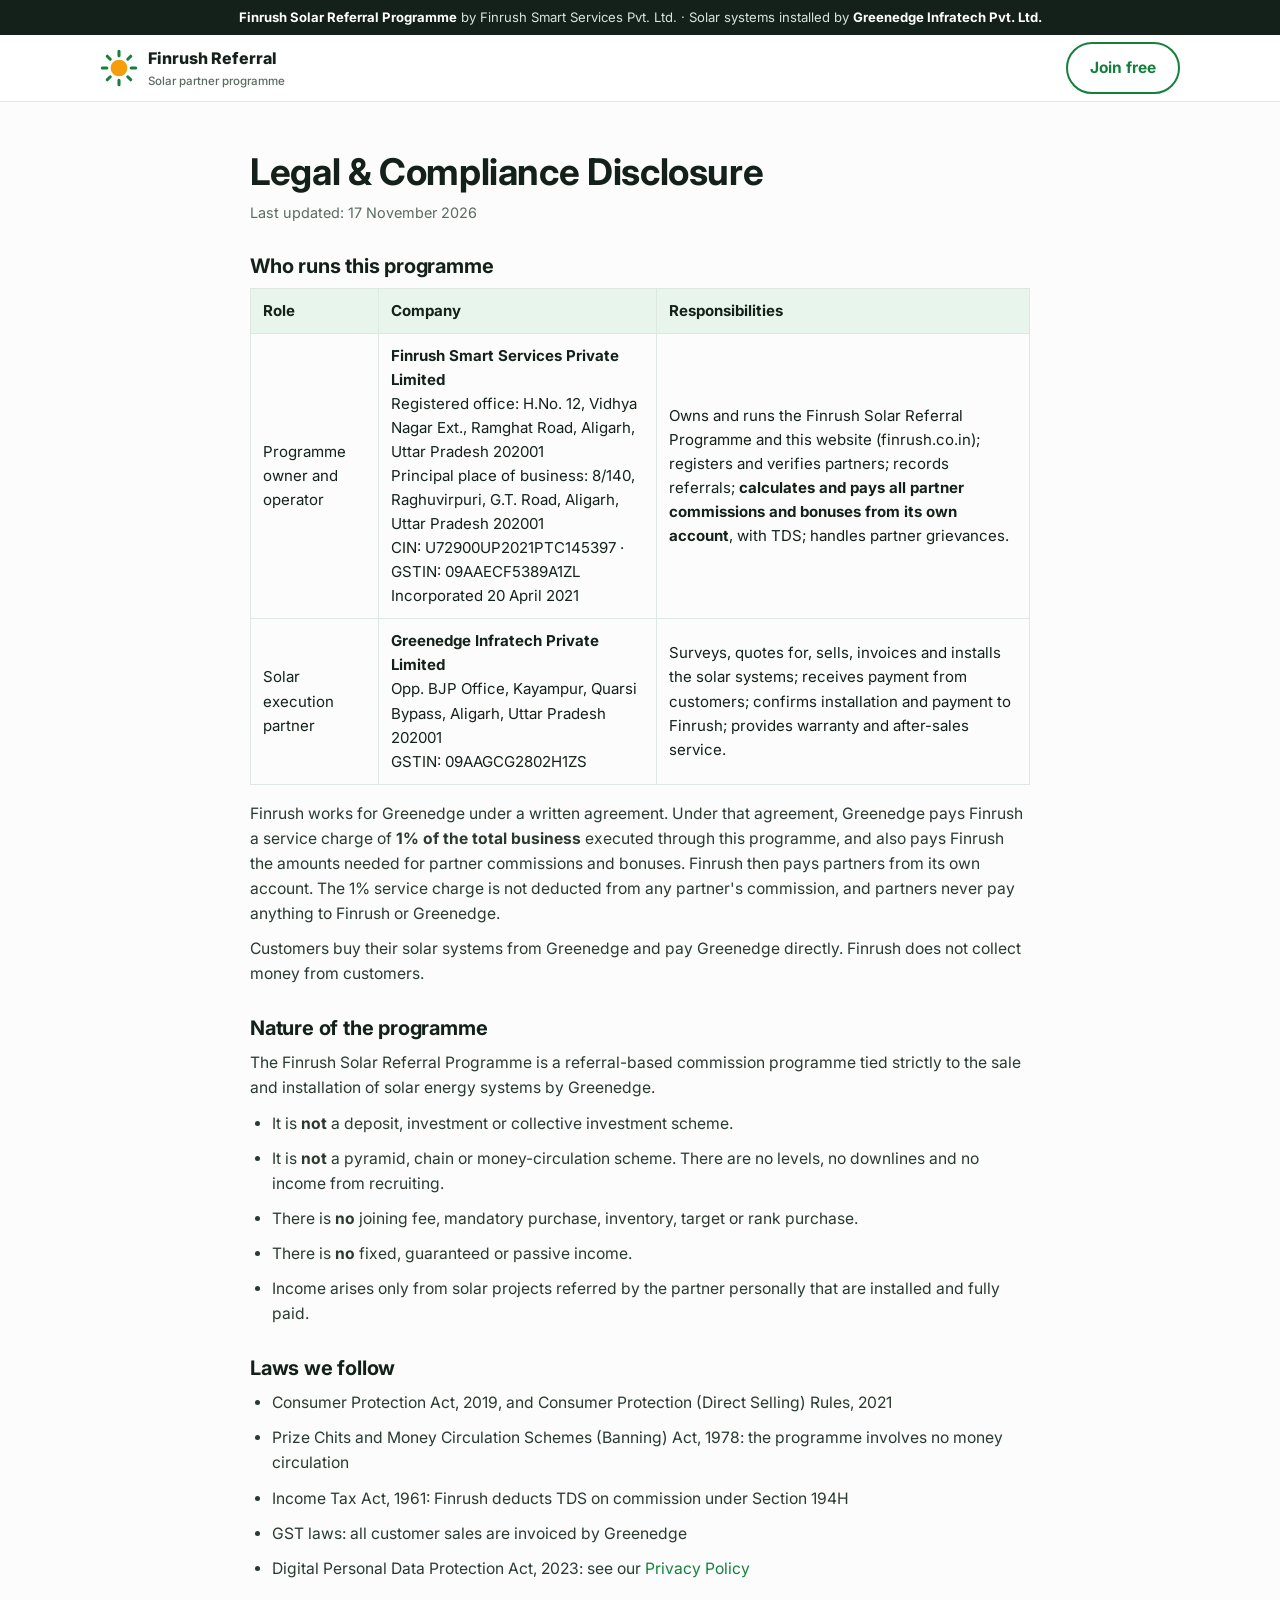
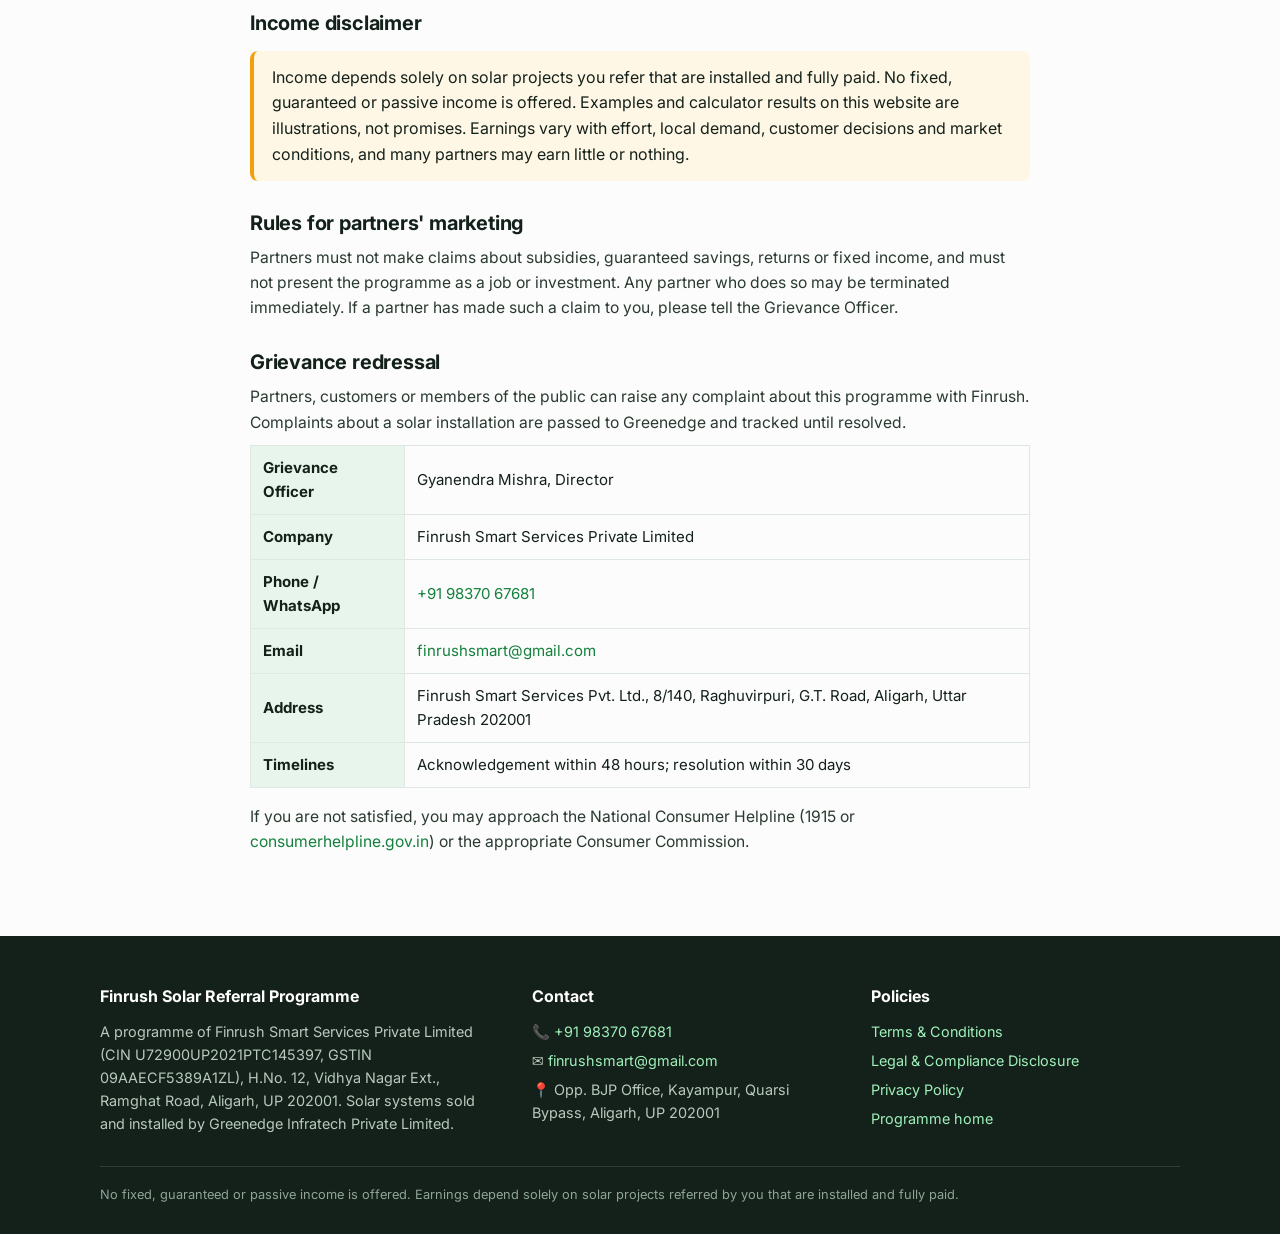
==== disclosure.html @ 640462f0 "Finrush Solar Referral Programme: landing page, legal pages, form handler Co-Authored-By: Claude Opu" ====
<!DOCTYPE html>
<html lang="en"><head><meta charset="utf-8"><meta name="viewport" content="width=device-width,initial-scale=1">
<title>Legal &amp; Compliance Disclosure | Finrush Solar Referral Programme</title>
<meta name="robots" content="noindex, nofollow"><!-- PREVIEW: remove when approved -->
<meta name="theme-color" content="#15803d">
<link href="https://fonts.googleapis.com/css2?family=Inter:wght@400;600;700;800&display=swap" rel="stylesheet">
<link rel="stylesheet" href="style.css"></head><body>
<div class="opbar"><strong>Finrush Solar Referral Programme</strong> by Finrush Smart Services Pvt. Ltd. · Solar systems installed by <strong>Greenedge Infratech Pvt. Ltd.</strong></div>
<header class="site"><div class="wrap"><a class="brand" href="index.html" style="text-decoration:none"><svg width="38" height="38" viewBox="0 0 100 100" aria-hidden="true"><circle cx="50" cy="50" r="22" fill="#f59e0b"/><g stroke="#15803d" stroke-width="8" stroke-linecap="round"><path d="M50 6v12M50 82v12M6 50h12M82 50h12M19 19l8 8M73 73l8 8M19 81l8-8M73 27l8-8"/></g></svg><span>Finrush Referral<small>Solar partner programme</small></span></a>
<a class="btn btn-o" href="index.html#join">Join free</a></div></header>
<main class="doc">
<h1>Legal &amp; Compliance Disclosure</h1>
<p class="meta">Last updated: 17 November 2026</p>

<h2>Who runs this programme</h2>
<table>
<tr><th>Role</th><th>Company</th><th>Responsibilities</th></tr>
<tr><td>Programme owner and operator</td><td><strong>Finrush Smart Services Private Limited</strong><br>Registered office: H.No. 12, Vidhya Nagar Ext., Ramghat Road, Aligarh, Uttar Pradesh 202001<br>Principal place of business: 8/140, Raghuvirpuri, G.T. Road, Aligarh, Uttar Pradesh 202001<br>CIN: U72900UP2021PTC145397 · GSTIN: 09AAECF5389A1ZL<br>Incorporated 20 April 2021</td><td>Owns and runs the Finrush Solar Referral Programme and this website (finrush.co.in); registers and verifies partners; records referrals; <strong>calculates and pays all partner commissions and bonuses from its own account</strong>, with TDS; handles partner grievances.</td></tr>
<tr><td>Solar execution partner</td><td><strong>Greenedge Infratech Private Limited</strong><br>Opp. BJP Office, Kayampur, Quarsi Bypass, Aligarh, Uttar Pradesh 202001<br>GSTIN: 09AAGCG2802H1ZS</td><td>Surveys, quotes for, sells, invoices and installs the solar systems; receives payment from customers; confirms installation and payment to Finrush; provides warranty and after-sales service.</td></tr>
</table>
<p>Finrush works for Greenedge under a written agreement. Under that agreement, Greenedge pays Finrush a service charge of <strong>1% of the total business</strong> executed through this programme, and also pays Finrush the amounts needed for partner commissions and bonuses. Finrush then pays partners from its own account. The 1% service charge is not deducted from any partner's commission, and partners never pay anything to Finrush or Greenedge.</p>
<p>Customers buy their solar systems from Greenedge and pay Greenedge directly. Finrush does not collect money from customers.</p>

<h2>Nature of the programme</h2>
<p>The Finrush Solar Referral Programme is a referral-based commission programme tied strictly to the sale and installation of solar energy systems by Greenedge.</p>
<ul>
<li>It is <strong>not</strong> a deposit, investment or collective investment scheme.</li>
<li>It is <strong>not</strong> a pyramid, chain or money-circulation scheme. There are no levels, no downlines and no income from recruiting.</li>
<li>There is <strong>no</strong> joining fee, mandatory purchase, inventory, target or rank purchase.</li>
<li>There is <strong>no</strong> fixed, guaranteed or passive income.</li>
<li>Income arises only from solar projects referred by the partner personally that are installed and fully paid.</li>
</ul>

<h2>Laws we follow</h2>
<ul>
<li>Consumer Protection Act, 2019, and Consumer Protection (Direct Selling) Rules, 2021</li>
<li>Prize Chits and Money Circulation Schemes (Banning) Act, 1978: the programme involves no money circulation</li>
<li>Income Tax Act, 1961: Finrush deducts TDS on commission under Section 194H</li>
<li>GST laws: all customer sales are invoiced by Greenedge</li>
<li>Digital Personal Data Protection Act, 2023: see our <a href="privacy.html">Privacy Policy</a></li>
</ul>

<h2>Income disclaimer</h2>
<div class="box">Income depends solely on solar projects you refer that are installed and fully paid. No fixed, guaranteed or passive income is offered. Examples and calculator results on this website are illustrations, not promises. Earnings vary with effort, local demand, customer decisions and market conditions, and many partners may earn little or nothing.</div>

<h2>Rules for partners' marketing</h2>
<p>Partners must not make claims about subsidies, guaranteed savings, returns or fixed income, and must not present the programme as a job or investment. Any partner who does so may be terminated immediately. If a partner has made such a claim to you, please tell the Grievance Officer.</p>

<h2 id="grievance">Grievance redressal</h2>
<p>Partners, customers or members of the public can raise any complaint about this programme with Finrush. Complaints about a solar installation are passed to Greenedge and tracked until resolved.</p>
<table>
<tr><th>Grievance Officer</th><td>Gyanendra Mishra, Director</td></tr>
<tr><th>Company</th><td>Finrush Smart Services Private Limited</td></tr>
<tr><th>Phone / WhatsApp</th><td><a href="tel:+919837067681">+91 98370 67681</a></td></tr>
<tr><th>Email</th><td><a href="mailto:finrushsmart@gmail.com">finrushsmart@gmail.com</a></td></tr>
<tr><th>Address</th><td>Finrush Smart Services Pvt. Ltd., 8/140, Raghuvirpuri, G.T. Road, Aligarh, Uttar Pradesh 202001</td></tr>
<tr><th>Timelines</th><td>Acknowledgement within 48 hours; resolution within 30 days</td></tr>
</table>
<p>If you are not satisfied, you may approach the National Consumer Helpline (1915 or <a href="https://consumerhelpline.gov.in" target="_blank" rel="noopener">consumerhelpline.gov.in</a>) or the appropriate Consumer Commission.</p>
</main>
<footer class="site"><div class="wrap"><div class="cols">
<div><h4>Finrush Solar Referral Programme</h4><p>A programme of Finrush Smart Services Private Limited (CIN U72900UP2021PTC145397, GSTIN 09AAECF5389A1ZL), H.No. 12, Vidhya Nagar Ext., Ramghat Road, Aligarh, UP 202001. Solar systems sold and installed by Greenedge Infratech Private Limited.</p></div>
<div><h4>Contact</h4><ul><li>📞 <a href="tel:+919837067681">+91 98370 67681</a></li><li>✉️ <a href="mailto:finrushsmart@gmail.com">finrushsmart@gmail.com</a></li><li>📍 Opp. BJP Office, Kayampur, Quarsi Bypass, Aligarh, UP 202001</li></ul></div>
<div><h4>Policies</h4><ul><li><a href="terms.html">Terms &amp; Conditions</a></li><li><a href="disclosure.html">Legal &amp; Compliance Disclosure</a></li><li><a href="privacy.html">Privacy Policy</a></li><li><a href="index.html">Programme home</a></li></ul></div>
</div><div class="legal">No fixed, guaranteed or passive income is offered. Earnings depend solely on solar projects referred by you that are installed and fully paid.</div></div></footer>
</body></html>
---- style.css ----
:root{
  --green:#15803d;--green-d:#0f5f2d;--green-l:#e8f5ec;--sun:#f59e0b;--sun-l:#fff7e6;
  --ink:#14211a;--muted:#5a6b61;--line:#dfe7e2;--bg:#fbfcfb;--white:#fff;
  --r:14px;--shadow:0 6px 24px rgba(15,95,45,.08);
}
*{box-sizing:border-box;margin:0;padding:0}
html{scroll-behavior:smooth}
body{font-family:"Inter",system-ui,-apple-system,"Segoe UI",Roboto,"Noto Sans Devanagari",sans-serif;color:var(--ink);background:var(--bg);line-height:1.6;font-size:16px}
a{color:var(--green);text-decoration:none}
a:hover{text-decoration:underline}
img{max-width:100%;display:block}
.wrap{max-width:1120px;margin:0 auto;padding:0 20px}
h1,h2,h3{line-height:1.2;letter-spacing:-.01em}
h2{font-size:clamp(1.6rem,3vw,2.2rem);margin-bottom:.5rem}
.lead{color:var(--muted);font-size:1.08rem;max-width:680px}
.hi{font-family:"Noto Sans Devanagari",sans-serif}
section{padding:72px 0}
.eyebrow{display:inline-block;font-size:.8rem;font-weight:700;letter-spacing:.08em;text-transform:uppercase;color:var(--green);margin-bottom:.6rem}

/* operator bar */
.opbar{background:var(--ink);color:#d8e4dc;font-size:.82rem;padding:7px 0;text-align:center}
.opbar strong{color:#fff}

/* header */
header.site{position:sticky;top:0;z-index:50;background:rgba(255,255,255,.95);backdrop-filter:blur(6px);border-bottom:1px solid var(--line)}
header.site .wrap{display:flex;align-items:center;justify-content:space-between;height:66px;gap:16px}
.brand{display:flex;align-items:center;gap:10px;font-weight:800;color:var(--ink)}
.brand img{height:38px;width:auto}
.brand small{display:block;font-weight:500;font-size:.72rem;color:var(--muted)}
nav.main{display:flex;gap:22px;font-size:.93rem}
nav.main a{color:var(--ink)}
.btn{display:inline-flex;align-items:center;justify-content:center;gap:8px;padding:12px 22px;border-radius:999px;font-weight:700;font-size:.97rem;border:2px solid transparent;cursor:pointer;transition:.15s;text-decoration:none!important}
.btn-p{background:var(--green);color:#fff}
.btn-p:hover{background:var(--green-d)}
.btn-o{border-color:var(--green);color:var(--green);background:#fff}
.btn-o:hover{background:var(--green-l)}
.btn-s{background:var(--sun);color:#1f1300}
.btn-s:hover{filter:brightness(.95)}
@media(max-width:860px){nav.main{display:none}}

/* hero */
.hero{background:radial-gradient(1200px 500px at 85% -10%,#fff2cc 0%,transparent 60%),linear-gradient(180deg,#f2faf4,#fbfcfb);padding:64px 0 56px}
.hero .wrap{display:grid;grid-template-columns:1.15fr .85fr;gap:48px;align-items:center}
.hero h1{font-size:clamp(2rem,4.6vw,3.2rem);margin:.4rem 0 1rem}
.hero h1 span{color:var(--green)}
.hero .hi{font-size:1.15rem;color:var(--green-d);font-weight:600;margin-bottom:.8rem}
.hero .ctas{display:flex;gap:12px;flex-wrap:wrap;margin:1.6rem 0 1.4rem}
.ticks{display:flex;flex-wrap:wrap;gap:8px 18px;font-size:.92rem;color:var(--muted)}
.ticks span::before{content:"✓";color:var(--green);font-weight:800;margin-right:6px}
.hero-card{background:#fff;border:1px solid var(--line);border-radius:20px;padding:26px;box-shadow:var(--shadow)}
.hero-card h3{font-size:1rem;color:var(--muted);font-weight:600;margin-bottom:14px}
.ex-row{display:flex;justify-content:space-between;align-items:baseline;padding:12px 0;border-bottom:1px dashed var(--line)}
.ex-row:last-of-type{border:0}
.ex-row b{font-size:1.35rem;color:var(--green)}
.ex-note{font-size:.78rem;color:var(--muted);margin-top:10px}
@media(max-width:860px){.hero .wrap{grid-template-columns:1fr}}

/* steps */
.steps{display:grid;grid-template-columns:repeat(4,1fr);gap:18px;margin-top:34px;counter-reset:s}
.step{background:#fff;border:1px solid var(--line);border-radius:var(--r);padding:22px;position:relative}
.step::before{counter-increment:s;content:counter(s);display:grid;place-items:center;width:38px;height:38px;border-radius:50%;background:var(--green-l);color:var(--green);font-weight:800;margin-bottom:12px}
.step h3{font-size:1.05rem;margin-bottom:6px}
.step p{font-size:.92rem;color:var(--muted)}
@media(max-width:860px){.steps{grid-template-columns:1fr 1fr}}
@media(max-width:520px){.steps{grid-template-columns:1fr}}
.callout{margin-top:22px;background:var(--sun-l);border-left:4px solid var(--sun);padding:14px 18px;border-radius:8px;font-size:.95rem}

/* commission */
.alt{background:#fff;border-top:1px solid var(--line);border-bottom:1px solid var(--line)}
.rates{display:grid;grid-template-columns:repeat(3,1fr);gap:18px;margin-top:30px}
.rate{border:1px solid var(--line);border-radius:var(--r);padding:24px;background:var(--bg)}
.rate.feat{border:2px solid var(--green);background:var(--green-l)}
.rate .tag{font-size:.75rem;font-weight:700;color:var(--green);text-transform:uppercase;letter-spacing:.06em}
.rate h3{font-size:1.15rem;margin:6px 0 2px}
.rate .pct{font-size:2.4rem;font-weight:800;color:var(--green);line-height:1.1;margin:10px 0}
.rate .pct small{font-size:.9rem;color:var(--muted);font-weight:600}
.rate p{font-size:.9rem;color:var(--muted)}
@media(max-width:860px){.rates{grid-template-columns:1fr}}
table.slab{width:100%;border-collapse:collapse;margin-top:18px;background:#fff;border-radius:var(--r);overflow:hidden;border:1px solid var(--line)}
table.slab th,table.slab td{padding:13px 16px;text-align:left;border-bottom:1px solid var(--line);font-size:.97rem}
table.slab th{background:var(--green);color:#fff;font-weight:700}
table.slab td:last-child{font-weight:700;color:var(--green-d)}
.small{font-size:.86rem;color:var(--muted)}
ul.notes{margin:14px 0 0 18px;font-size:.9rem;color:var(--muted)}
ul.notes li{margin:4px 0}
.two{display:grid;grid-template-columns:1fr 1fr;gap:40px;margin-top:44px}
@media(max-width:860px){.two{grid-template-columns:1fr}}

/* calculator */
.calc{display:grid;grid-template-columns:1.1fr .9fr;gap:26px;margin-top:30px}
.calc-in,.calc-out{background:#fff;border:1px solid var(--line);border-radius:var(--r);padding:24px}
.calc-out{background:var(--ink);color:#fff;border:0;display:flex;flex-direction:column}
.calc-grid{display:grid;grid-template-columns:1fr 1fr;gap:14px}
.calc-grid .full{grid-column:1/-1}
.calc-grp{grid-column:1/-1;font-weight:700;font-size:.9rem;color:var(--green-d);margin-top:6px;border-bottom:1px solid var(--line);padding-bottom:4px}
label{display:block;font-size:.85rem;font-weight:600;margin-bottom:5px;color:var(--ink)}
input,select,textarea{width:100%;padding:11px 12px;border:1px solid #c9d6ce;border-radius:10px;font:inherit;font-size:.95rem;background:#fff;color:var(--ink)}
input:focus,select:focus,textarea:focus{outline:2px solid var(--green);outline-offset:1px;border-color:var(--green)}
.out-row{display:flex;justify-content:space-between;padding:10px 0;border-bottom:1px solid rgba(255,255,255,.12);font-size:.95rem;color:#cfe0d5}
.out-row b{color:#fff}
.out-total{margin-top:auto;padding-top:18px}
.out-total span{font-size:.85rem;color:#a9c4b2}
.out-total b{display:block;font-size:2.3rem;color:#7ee2a0;line-height:1.15}
.calc-out .small{color:#9fb6a7;margin-top:12px}
@media(max-width:860px){.calc{grid-template-columns:1fr}}

/* support grid */
.grid3{display:grid;grid-template-columns:repeat(3,1fr);gap:16px;margin-top:28px}
.card{background:#fff;border:1px solid var(--line);border-radius:var(--r);padding:20px}
.card .ic{font-size:1.5rem;margin-bottom:8px}
.card h3{font-size:1rem;margin-bottom:4px}
.card p{font-size:.9rem;color:var(--muted)}
@media(max-width:860px){.grid3{grid-template-columns:1fr 1fr}}
@media(max-width:520px){.grid3{grid-template-columns:1fr}}

/* compliance */
.comp{background:var(--green-d);color:#e3f1e7}
.comp h2{color:#fff}
.comp .lead{color:#c3dccb}
.comp-grid{display:grid;grid-template-columns:repeat(4,1fr);gap:14px;margin-top:28px}
.comp-item{background:rgba(255,255,255,.07);border:1px solid rgba(255,255,255,.14);border-radius:12px;padding:18px;font-size:.93rem}
.comp-item b{display:block;color:#fff;margin-bottom:4px;font-size:1rem}
@media(max-width:860px){.comp-grid{grid-template-columns:1fr 1fr}}
.comp a{color:#9ff0bb}

/* operator */
.op-box{display:grid;grid-template-columns:1fr auto 1fr;gap:20px;align-items:stretch;margin-top:28px}
.op-co{background:#fff;border:1px solid var(--line);border-radius:var(--r);padding:22px}
.op-co .tag{font-size:.75rem;font-weight:700;text-transform:uppercase;letter-spacing:.06em;color:var(--green)}
.op-co h3{margin:6px 0}
.op-co ul{margin-left:18px;font-size:.92rem;color:var(--muted)}
.op-arrow{display:grid;place-items:center;font-size:1.6rem;color:var(--green)}
@media(max-width:860px){.op-box{grid-template-columns:1fr}.op-arrow{transform:rotate(90deg)}}

/* FAQ */
.faq{max-width:820px;margin-top:26px}
details{background:#fff;border:1px solid var(--line);border-radius:12px;margin-bottom:10px;padding:0 18px}
summary{cursor:pointer;font-weight:700;padding:16px 0;list-style:none;position:relative;padding-right:28px}
summary::-webkit-details-marker{display:none}
summary::after{content:"+";position:absolute;right:0;top:12px;font-size:1.4rem;color:var(--green)}
details[open] summary::after{content:"–"}
details p{padding:0 0 16px;color:var(--muted);font-size:.95rem}

/* forms */
.tabs{display:flex;gap:8px;margin:26px 0 0;flex-wrap:wrap}
.tab{padding:11px 20px;border-radius:999px;border:2px solid var(--green);background:#fff;color:var(--green);font-weight:700;cursor:pointer;font-size:.95rem}
.tab[aria-selected="true"]{background:var(--green);color:#fff}
.form-card{background:#fff;border:1px solid var(--line);border-radius:18px;padding:28px;margin-top:16px;box-shadow:var(--shadow)}
.fgrid{display:grid;grid-template-columns:1fr 1fr;gap:16px}
.fgrid .full{grid-column:1/-1}
@media(max-width:620px){.fgrid{grid-template-columns:1fr}}
.check{display:flex;gap:10px;align-items:flex-start;font-weight:400;font-size:.88rem;color:var(--muted)}
.check input{width:18px;height:18px;margin-top:3px;flex:none}
.hp{position:absolute;left:-9999px;width:1px;height:1px;overflow:hidden}
.msg{display:none;margin-top:16px;padding:14px 16px;border-radius:10px;font-size:.95rem}
.msg.ok{display:block;background:var(--green-l);color:var(--green-d);border:1px solid #bfe3cb}
.msg.err{display:block;background:#fdecec;color:#8a1c1c;border:1px solid #f3c2c2}
.req{color:#b42318}

/* footer */
footer.site{background:var(--ink);color:#b8c9be;padding:48px 0 28px;font-size:.9rem}
footer.site .cols{display:grid;grid-template-columns:1.3fr 1fr 1fr;gap:30px}
footer.site h4{color:#fff;margin-bottom:10px;font-size:1rem}
footer.site a{color:#9ff0bb}
footer.site ul{list-style:none}
footer.site li{margin:6px 0}
footer.site .legal{border-top:1px solid rgba(255,255,255,.12);margin-top:30px;padding-top:18px;font-size:.8rem;color:#8ea596}
@media(max-width:860px){footer.site .cols{grid-template-columns:1fr}}

.wa{position:fixed;right:18px;bottom:18px;z-index:60;background:#25d366;color:#fff;width:56px;height:56px;border-radius:50%;display:grid;place-items:center;box-shadow:0 6px 18px rgba(0,0,0,.2)}
.wa svg{width:30px;height:30px;fill:#fff}

/* legal pages */
.doc{max-width:820px;margin:0 auto;padding:48px 20px 72px}
.doc h1{font-size:clamp(1.7rem,3.4vw,2.3rem);margin-bottom:.4rem}
.doc .meta{color:var(--muted);font-size:.9rem;margin-bottom:28px}
.doc h2{font-size:1.25rem;margin:30px 0 10px}
.doc p,.doc li{font-size:.98rem;color:#2a3a31;margin-bottom:10px}
.doc ul,.doc ol{margin-left:22px}
.doc table{width:100%;border-collapse:collapse;margin:10px 0 16px}
.doc th,.doc td{border:1px solid var(--line);padding:10px 12px;text-align:left;font-size:.94rem}
.doc th{background:var(--green-l)}
.doc .box{background:var(--sun-l);border-left:4px solid var(--sun);padding:14px 18px;border-radius:8px;margin:16px 0}
.fill{background:#fff3c4;padding:0 4px;border-radius:4px}
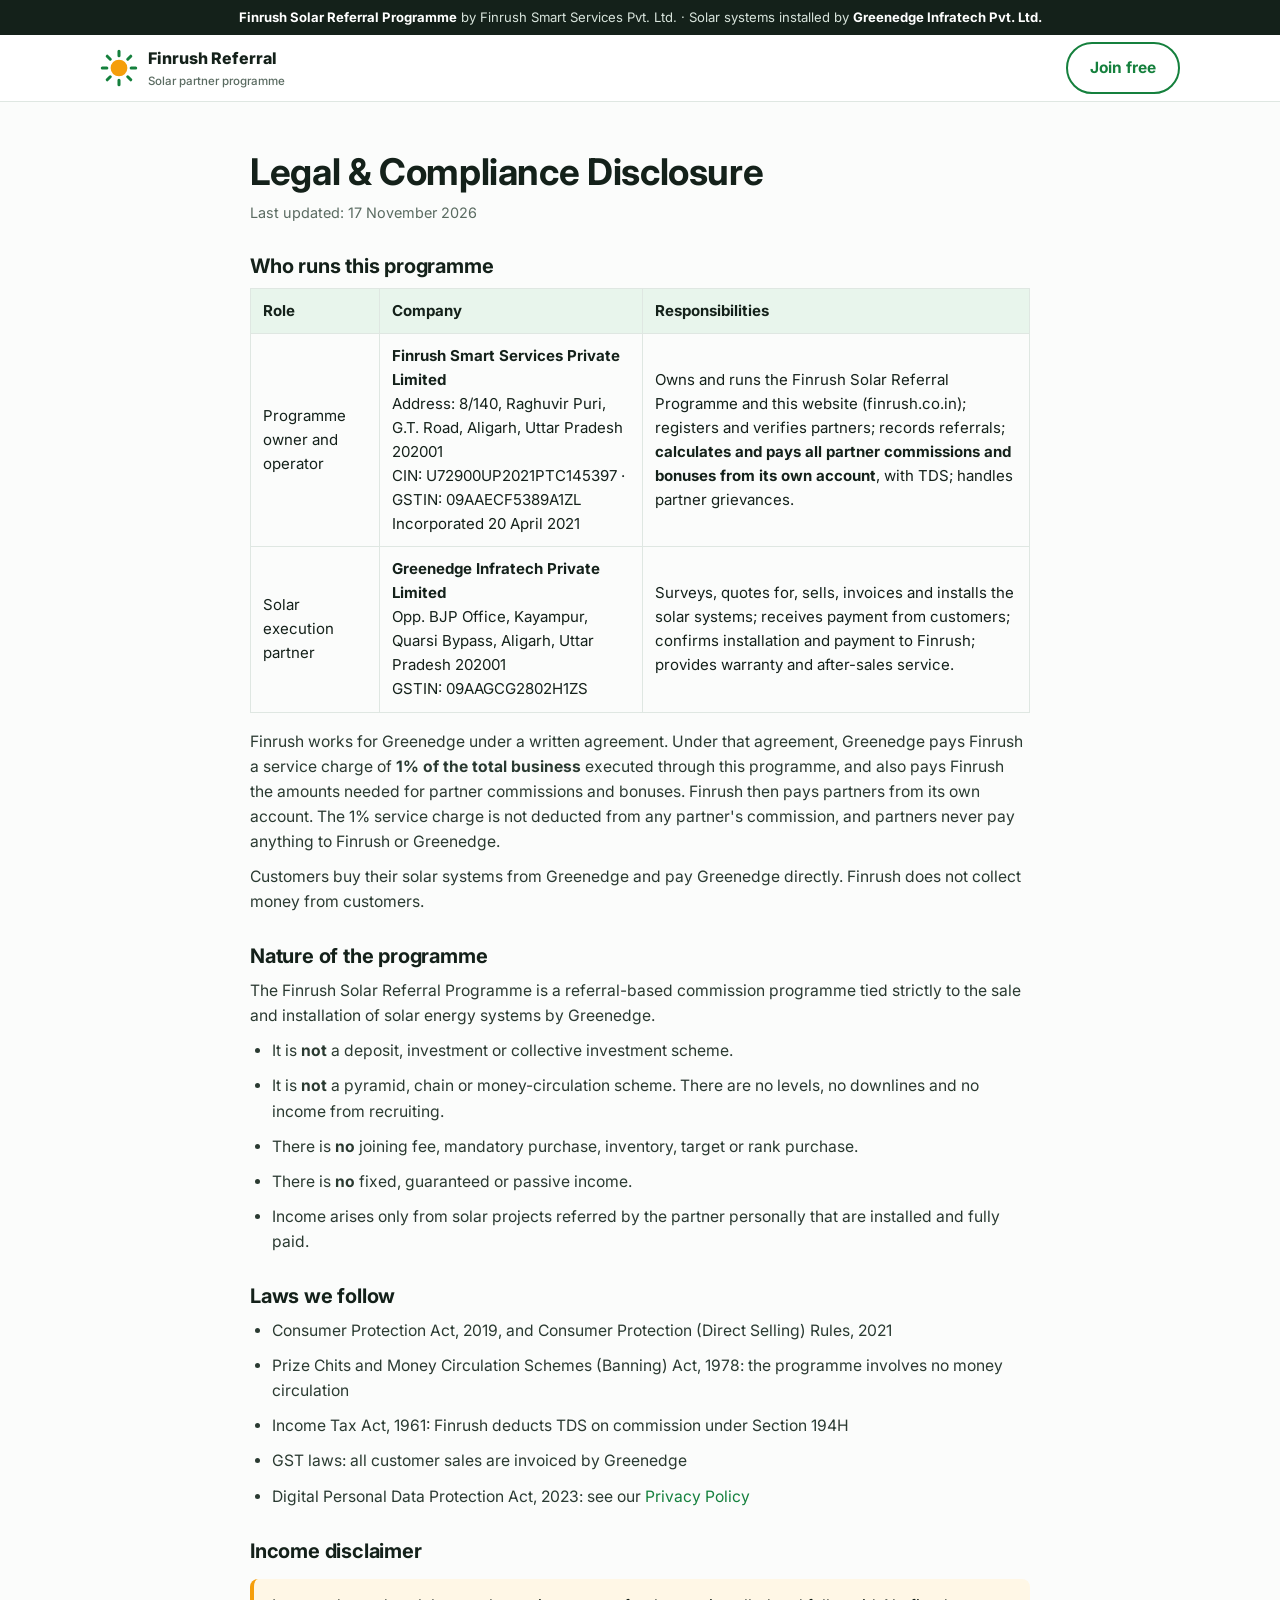
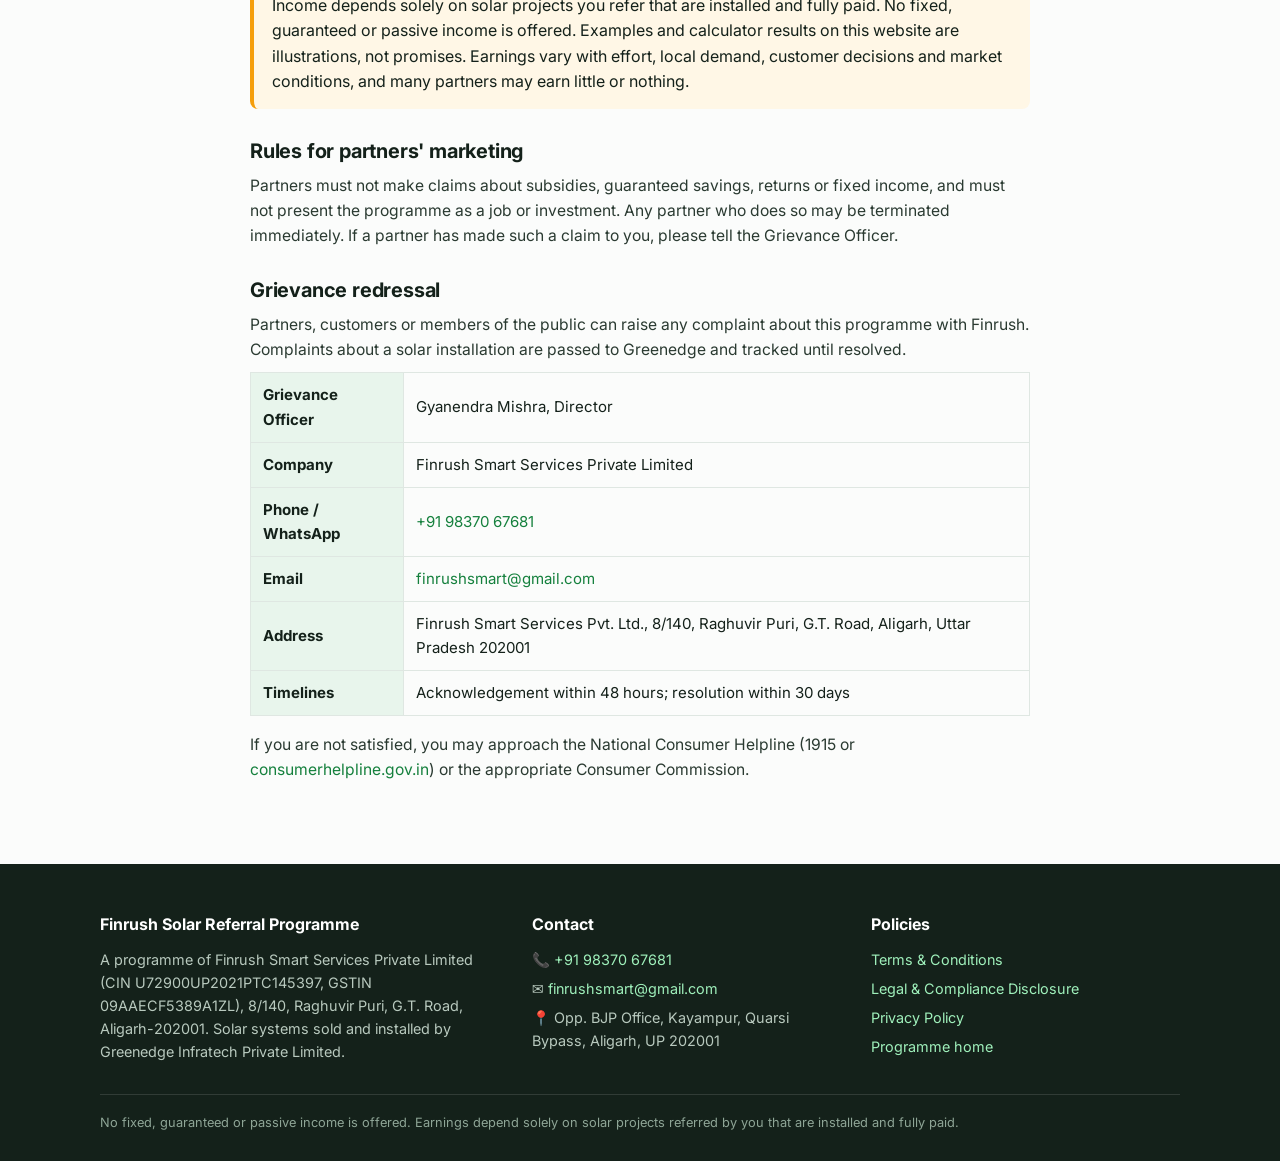
==== commit 37cbede7: "Update Finrush address to 8/140, Raghuvir Puri, G.T. Road, Aligarh-202001 Co-Authored-By: Claude Opu" ====
--- a/disclosure.html
+++ b/disclosure.html
@@ -15,7 +15,7 @@
 <h2>Who runs this programme</h2>
 <table>
 <tr><th>Role</th><th>Company</th><th>Responsibilities</th></tr>
-<tr><td>Programme owner and operator</td><td><strong>Finrush Smart Services Private Limited</strong><br>Registered office: H.No. 12, Vidhya Nagar Ext., Ramghat Road, Aligarh, Uttar Pradesh 202001<br>Principal place of business: 8/140, Raghuvirpuri, G.T. Road, Aligarh, Uttar Pradesh 202001<br>CIN: U72900UP2021PTC145397 · GSTIN: 09AAECF5389A1ZL<br>Incorporated 20 April 2021</td><td>Owns and runs the Finrush Solar Referral Programme and this website (finrush.co.in); registers and verifies partners; records referrals; <strong>calculates and pays all partner commissions and bonuses from its own account</strong>, with TDS; handles partner grievances.</td></tr>
+<tr><td>Programme owner and operator</td><td><strong>Finrush Smart Services Private Limited</strong><br>Address: 8/140, Raghuvir Puri, G.T. Road, Aligarh, Uttar Pradesh 202001<br>CIN: U72900UP2021PTC145397 · GSTIN: 09AAECF5389A1ZL<br>Incorporated 20 April 2021</td><td>Owns and runs the Finrush Solar Referral Programme and this website (finrush.co.in); registers and verifies partners; records referrals; <strong>calculates and pays all partner commissions and bonuses from its own account</strong>, with TDS; handles partner grievances.</td></tr>
 <tr><td>Solar execution partner</td><td><strong>Greenedge Infratech Private Limited</strong><br>Opp. BJP Office, Kayampur, Quarsi Bypass, Aligarh, Uttar Pradesh 202001<br>GSTIN: 09AAGCG2802H1ZS</td><td>Surveys, quotes for, sells, invoices and installs the solar systems; receives payment from customers; confirms installation and payment to Finrush; provides warranty and after-sales service.</td></tr>
 </table>
 <p>Finrush works for Greenedge under a written agreement. Under that agreement, Greenedge pays Finrush a service charge of <strong>1% of the total business</strong> executed through this programme, and also pays Finrush the amounts needed for partner commissions and bonuses. Finrush then pays partners from its own account. The 1% service charge is not deducted from any partner's commission, and partners never pay anything to Finrush or Greenedge.</p>
@@ -53,13 +53,13 @@
 <tr><th>Company</th><td>Finrush Smart Services Private Limited</td></tr>
 <tr><th>Phone / WhatsApp</th><td><a href="tel:+919837067681">+91 98370 67681</a></td></tr>
 <tr><th>Email</th><td><a href="mailto:finrushsmart@gmail.com">finrushsmart@gmail.com</a></td></tr>
-<tr><th>Address</th><td>Finrush Smart Services Pvt. Ltd., 8/140, Raghuvirpuri, G.T. Road, Aligarh, Uttar Pradesh 202001</td></tr>
+<tr><th>Address</th><td>Finrush Smart Services Pvt. Ltd., 8/140, Raghuvir Puri, G.T. Road, Aligarh, Uttar Pradesh 202001</td></tr>
 <tr><th>Timelines</th><td>Acknowledgement within 48 hours; resolution within 30 days</td></tr>
 </table>
 <p>If you are not satisfied, you may approach the National Consumer Helpline (1915 or <a href="https://consumerhelpline.gov.in" target="_blank" rel="noopener">consumerhelpline.gov.in</a>) or the appropriate Consumer Commission.</p>
 </main>
 <footer class="site"><div class="wrap"><div class="cols">
-<div><h4>Finrush Solar Referral Programme</h4><p>A programme of Finrush Smart Services Private Limited (CIN U72900UP2021PTC145397, GSTIN 09AAECF5389A1ZL), H.No. 12, Vidhya Nagar Ext., Ramghat Road, Aligarh, UP 202001. Solar systems sold and installed by Greenedge Infratech Private Limited.</p></div>
+<div><h4>Finrush Solar Referral Programme</h4><p>A programme of Finrush Smart Services Private Limited (CIN U72900UP2021PTC145397, GSTIN 09AAECF5389A1ZL), 8/140, Raghuvir Puri, G.T. Road, Aligarh-202001. Solar systems sold and installed by Greenedge Infratech Private Limited.</p></div>
 <div><h4>Contact</h4><ul><li>📞 <a href="tel:+919837067681">+91 98370 67681</a></li><li>✉️ <a href="mailto:finrushsmart@gmail.com">finrushsmart@gmail.com</a></li><li>📍 Opp. BJP Office, Kayampur, Quarsi Bypass, Aligarh, UP 202001</li></ul></div>
 <div><h4>Policies</h4><ul><li><a href="terms.html">Terms &amp; Conditions</a></li><li><a href="disclosure.html">Legal &amp; Compliance Disclosure</a></li><li><a href="privacy.html">Privacy Policy</a></li><li><a href="index.html">Programme home</a></li></ul></div>
 </div><div class="legal">No fixed, guaranteed or passive income is offered. Earnings depend solely on solar projects referred by you that are installed and fully paid.</div></div></footer>
